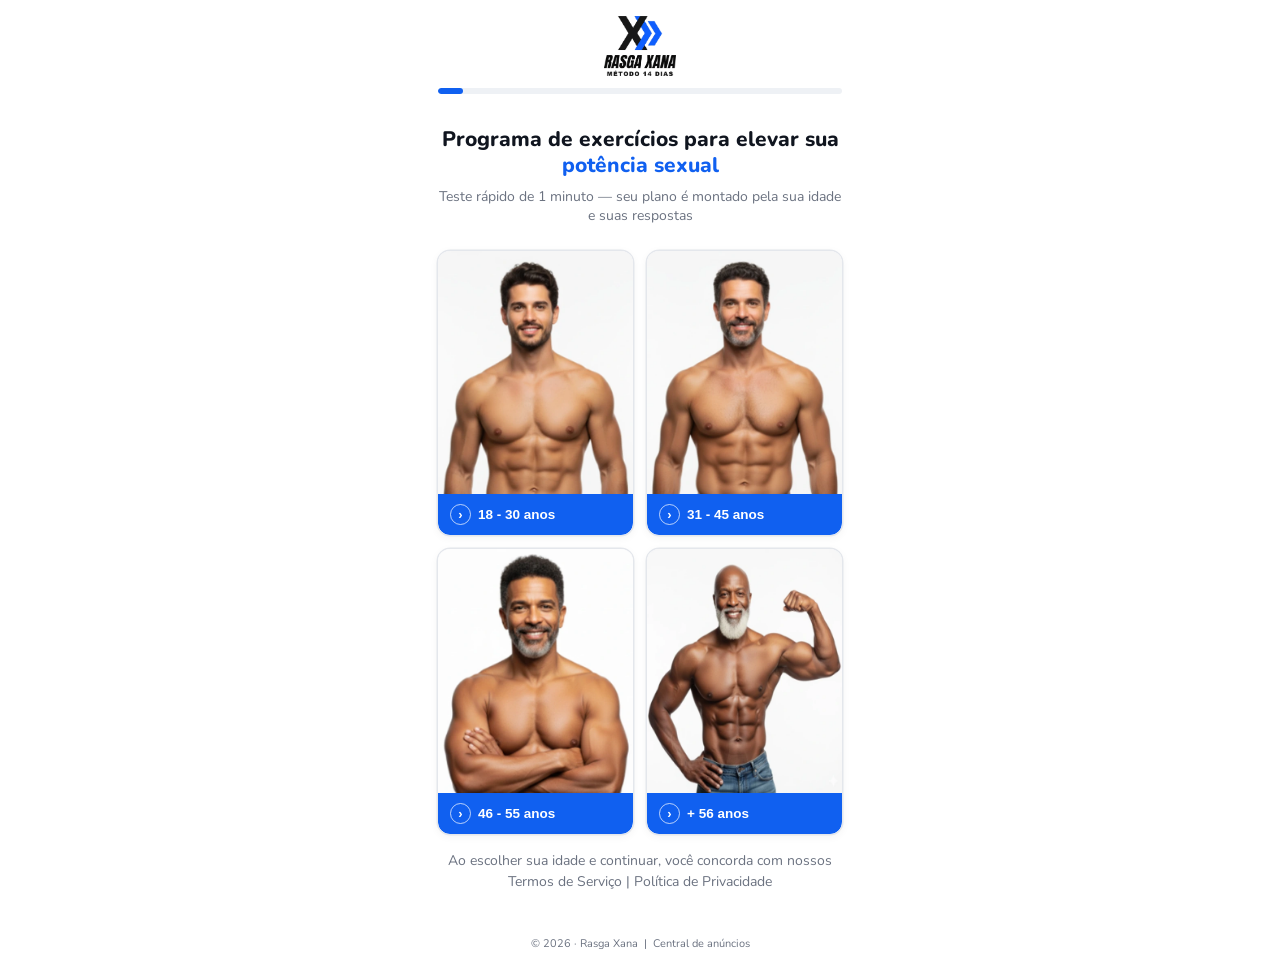
==== index.html @ bcbb3ed3 "Fix: zera padding padrao do button no card de idade (imagem e rotulo azul preenchem a caixa) Co-Auth" ====
<!DOCTYPE html>
<html lang="pt-BR">
<head>
  <meta charset="UTF-8" />
  <meta name="viewport" content="width=device-width, initial-scale=1.0" />
  <title>Rasga Xana — Teste rápido</title>
  <meta name="description" content="Programa de exercícios para elevar sua potência sexual. Responda o teste rápido de 1 minuto." />

  <!-- [PIXEL] Meta Pixel / Utmify do Rasga Xana entram aqui quando existirem (não copiar IDs de outros funis) -->

  <link rel="preconnect" href="https://fonts.googleapis.com" />
  <link rel="preconnect" href="https://fonts.gstatic.com" crossorigin />
  <link href="https://fonts.googleapis.com/css2?family=Nunito:ital,wght@0,400;0,600;0,700;0,800;0,900&display=swap" rel="stylesheet" />
  <link rel="stylesheet" href="css/style.css?v=8" />
  <link rel="preload" as="image" href="imagens/logo.webp" />
</head>
<body>
  <div class="quiz-shell">
    <header class="quiz-header">
      <img class="brand-logo" src="imagens/logo.webp" alt="Rasga Xana" />
      <div class="progress" aria-hidden="true">
        <div class="progress__bar" id="progressBar"></div>
      </div>
    </header>

    <main class="quiz-main" id="quizMain">
      <!-- etapas renderizadas por js/quiz.js -->
    </main>

    <footer class="quiz-footer">
      © 2026 &middot; Rasga Xana &nbsp;|&nbsp; Central de anúncios
    </footer>
  </div>

  <script src="track.js?v=1"></script>
  <script src="js/quiz.js?v=6"></script>
</body>
</html>
---- css/style.css ----
/* ===========================================================
   Método 14 Dias — Quiz (design system unificado)
   Marca: RASGA XANA / azul + preto
   =========================================================== */
:root {
  --brand: #1060F0;          /* azul do logo */
  --brand-dark: #0A47B8;
  --brand-soft: #E7EFFF;     /* fundo do estado selecionado */
  --brand-disabled: #9DBBF7; /* botão desabilitado */
  --ink: #10151F;            /* texto principal */
  --muted: #6B7280;          /* subtítulos / rótulos */
  --line: #E4E7EC;           /* bordas dos cards */
  --line-soft: #EEF1F5;
  --bg: #FFFFFF;
  --radius: 12px;
  --shadow: 0 2px 10px rgba(16, 21, 31, .06);
  --shadow-hover: 0 6px 18px rgba(16, 96, 240, .14);
  --maxw: 440px;
  --pad: 18px;
  --header-h: 110px;
}

* { box-sizing: border-box; }

html, body {
  margin: 0;
  padding: 0;
  background: var(--bg);
  color: var(--ink);
  font-family: "Nunito", system-ui, -apple-system, "Segoe UI", Roboto, sans-serif;
  -webkit-font-smoothing: antialiased;
}

/* ---------- Shell / layout consistente ---------- */
.quiz-shell {
  min-height: 100vh;
  min-height: 100dvh;
  display: flex;
  flex-direction: column;
  align-items: center;
}

.quiz-header {
  width: 100%;
  max-width: var(--maxw);
  padding: 16px var(--pad) 8px;
  text-align: center;
}

.brand-logo {
  height: 54px;
  width: auto;
  object-fit: contain;
  margin: 0 auto 12px;
  display: block;
}

.progress {
  height: 6px;
  width: 100%;
  background: var(--line-soft);
  border-radius: 999px;
  overflow: hidden;
}
.progress__bar {
  height: 100%;
  width: 0%;
  background: var(--brand);
  border-radius: 999px;
  transition: width .35s ease;
}

/* Conteúdo com alinhamento vertical CONSISTENTE (sem vazio irregular) */
.quiz-main {
  width: 100%;
  max-width: var(--maxw);
  flex: 1;
  padding: 20px var(--pad) 30px;
  display: flex;
  flex-direction: column;
}
/* slides de conteúdo: centralizados verticalmente (safe = não corta se for alto) */
.quiz-main--center { justify-content: safe center; }

.quiz-footer {
  width: 100%;
  max-width: var(--maxw);
  padding: 14px var(--pad) 20px;
  text-align: center;
  font-size: 11px;
  color: var(--muted);
}

/* ---------- Tipografia das etapas ---------- */
.step-title {
  font-size: 20px;
  font-weight: 800;
  line-height: 1.25;
  text-align: center;
  margin: 4px 0 6px;
}
.step-title .hl { color: var(--brand); }
.step-sub {
  font-size: 14px;
  color: var(--muted);
  text-align: center;
  margin: 0 0 18px;
}
.step-title + .step-sub { margin-top: 2px; }
.step-lead { /* blocos de conteúdo com parágrafos */
  font-size: 15px;
  font-weight: 700;
  line-height: 1.5;
  text-align: center;
  margin: 0 0 16px;
}
.step-note {
  font-size: 14px;
  color: var(--muted);
  text-align: center;
  line-height: 1.5;
  margin: 16px 0 0;
}
.step-note b { color: var(--ink); }

/* ---------- Cards de opção (ÚNICO estilo p/ todas as telas) ---------- */
.options { display: flex; flex-direction: column; gap: 10px; margin-top: 4px; }

.option {
  display: flex;
  align-items: center;
  gap: 12px;
  width: 100%;
  text-align: left;
  background: #fff;
  border: 1.5px solid var(--line);
  border-radius: var(--radius);
  padding: 13px 15px;
  font-size: 15px;
  font-weight: 600;
  color: var(--ink);
  cursor: pointer;
  box-shadow: var(--shadow);
  transition: border-color .15s, box-shadow .15s, background .15s;
}
.option:hover { border-color: var(--brand); box-shadow: var(--shadow-hover); }
.option.is-selected {
  border-color: var(--brand);
  background: var(--brand-soft);
}

/* marcador (círculo radio / quadrado checkbox) */
.option__mark {
  flex: 0 0 auto;
  width: 21px; height: 21px;
  border: 2px solid #CBD2DC;
  border-radius: 50%;
  display: grid; place-items: center;
  transition: border-color .15s, background .15s;
}
.option--check .option__mark { border-radius: 7px; }
.option.is-selected .option__mark { border-color: var(--brand); background: var(--brand); }
.option.is-selected .option__mark::after {
  content: "";
  width: 9px; height: 9px; border-radius: 50%;
  background: #fff;
}
.option--check.is-selected .option__mark::after {
  width: 6px; height: 11px; border-radius: 0; background: transparent;
  border: solid #fff; border-width: 0 2.5px 2.5px 0; transform: rotate(45deg) translateY(-1px);
}

/* thumbnail dentro da opção (tipo de corpo) */
.option__thumb {
  flex: 0 0 auto;
  width: 54px; height: 54px;
  border-radius: 10px;
  object-fit: cover;
  object-position: top center;
  background: #F3F5F8;
}

/* ---------- Cards de imagem grande (idade) ---------- */
.age-grid {
  display: grid;
  grid-template-columns: 1fr 1fr;
  gap: 14px;
  margin-top: 8px;
}
.age-card {
  /* zera o padding padrão do <button> (era "1px 6px") — é o que deixava a
     imagem e o rótulo azul com margem branca em vez de preencher a caixa. */
  padding: 0;
  margin: 0;
  /* borda como ANEL de sombra (não como border): com border + overflow:hidden
     sobrava um filete branco nos cantos de baixo do rótulo azul. */
  border: 0;
  border-radius: var(--radius);
  overflow: hidden;
  cursor: pointer;
  background: #fff;
  box-shadow: 0 0 0 1.5px var(--line), var(--shadow);
  transition: box-shadow .15s, transform .1s;
}
.age-card:hover { box-shadow: 0 0 0 1.5px var(--brand), var(--shadow-hover); }
.age-card:active { transform: scale(.99); }
.age-card__frame {
  width: 100%;
  aspect-ratio: 4/5;
  overflow: hidden;
  background: #F3F5F8;
}
.age-card__img {
  display: block;
  width: 100%;
  height: 100%;
  object-fit: cover;
  object-position: center top;
}
.age-card__label {
  display: flex; align-items: center; gap: 7px;
  background: var(--brand);
  color: #fff;
  font-weight: 700;
  font-size: 13.5px;
  white-space: nowrap;
  padding: 10px 12px;
  /* cantos de baixo arredondados = casam com o clip do card (sem filete branco) */
  border-radius: 0 0 var(--radius) var(--radius);
}
.age-card__label::before {
  content: "›";
  flex: 0 0 auto;
  display: grid; place-items: center;
  width: 19px; height: 19px;
  border: 1.5px solid rgba(255,255,255,.7);
  border-radius: 50%;
  font-size: 13px; line-height: 1;
}

/* ---------- Escala 1–5 ---------- */
.scale {
  display: flex;
  justify-content: center;
  gap: 12px;
  margin: 10px 0 6px;
}
.scale__btn {
  width: 46px; height: 46px;
  border: 1.5px solid var(--line);
  border-radius: 10px;
  background: #fff;
  font-size: 16px; font-weight: 700; color: var(--ink);
  cursor: pointer;
  box-shadow: var(--shadow);
  transition: border-color .15s, background .15s, color .15s, box-shadow .15s;
}
.scale__btn:hover { border-color: var(--brand); box-shadow: var(--shadow-hover); }
.scale__btn.is-selected { background: var(--brand); border-color: var(--brand); color: #fff; }
.scale__ends {
  display: flex; justify-content: space-between;
  width: 100%; max-width: 270px; margin: 6px auto 0;
  padding: 0 5px;
  font-size: 12px; color: var(--muted);
}

/* ---------- Botão Continuar / CTA ---------- */
.btn {
  width: 100%;
  border: none;
  border-radius: var(--radius);
  background: var(--brand);
  color: #fff;
  font-family: inherit;
  font-size: 15.5px;
  font-weight: 700;
  padding: 15px;
  margin-top: 20px;
  cursor: pointer;
  transition: background .15s, opacity .15s;
}
.btn:hover { background: var(--brand-dark); }
.btn:disabled { background: var(--brand-disabled); cursor: not-allowed; }

/* ---------- Placeholder de imagem (usuário sobe depois) ---------- */
.img-ph {
  width: 100%;
  border: 2px dashed var(--brand);
  border-radius: var(--radius);
  background: repeating-linear-gradient(45deg, #F5F8FF, #F5F8FF 12px, #EDF3FF 12px, #EDF3FF 24px);
  color: var(--brand-dark);
  display: flex; flex-direction: column; align-items: center; justify-content: center; gap: 6px;
  text-align: center;
  padding: 26px 18px;
  min-height: 150px;
  margin: 4px 0 6px;
}
.img-ph__icon { font-size: 26px; }
.img-ph__label { font-weight: 800; font-size: 14px; }
.img-ph__hint { font-size: 12px; color: var(--muted); max-width: 260px; }
.img-ph--sm { min-height: 90px; padding: 14px; }

/* ---------- Blocos de conteúdo específicos ---------- */
.content-block { display: flex; flex-direction: column; }

/* imagens de conteúdo (notícias, ilustrações, logos) — tratamento de card */
.content-img {
  display: block;
  width: 100%;
  height: auto;
  border-radius: var(--radius);
  border: 1px solid var(--line);
  box-shadow: 0 6px 20px rgba(16, 21, 31, .10);
  margin: 6px 0 8px;
}
/* logos de autoridade: um pouco menor e centralizado (a imagem já tem fundo branco) */
.content-img--logos {
  width: 90%;
  margin: 10px auto 12px;
}

/* tabela comparativa (etapa 19) */
.cmp {
  width: 100%;
  border-collapse: collapse;
  margin: 6px 0 4px;
  font-size: 15px;
  font-weight: 700;
}
.cmp td {
  border: 1.5px solid var(--line);
  padding: 16px 12px;
  text-align: center;
  vertical-align: middle;
}
.cmp td:first-child { text-align: left; }
.cmp .yes { color: #16A34A; font-size: 22px; }
.cmp .no  { color: #DC2626; font-size: 22px; }
.cmp thead td { background: var(--brand-soft); font-size: 13px; color: var(--brand-dark); }

/* depoimento */
.review {
  border: 1.5px solid var(--line);
  border-radius: var(--radius);
  padding: 16px;
  margin-top: 18px;
  box-shadow: var(--shadow);
}
.review__stars { color: #F5B301; letter-spacing: 2px; font-size: 14px; }
.review__name { font-weight: 800; margin: 4px 0 6px; }
.review__text { font-size: 14px; color: #374151; line-height: 1.5; font-weight: 600; }

/* gráfico de evolução (etapa 12) — dentro de um card suave */
.chart-wrap {
  margin: 6px 0 8px;
  padding: 16px 14px 10px;
  background: linear-gradient(180deg, #FBFCFE, #FFFFFF);
  border: 1px solid var(--line);
  border-radius: var(--radius);
  box-shadow: var(--shadow);
}
.chart-wrap svg { width: 100%; height: auto; display: block; }

/* animação do gráfico comparativo (barras crescem de baixo p/ cima) */
.ch-bar {
  transform: scaleY(0);
  transform-box: fill-box;
  transform-origin: bottom;
  animation: chGrow .8s cubic-bezier(.22, 1, .36, 1) forwards;
}
@keyframes chGrow { to { transform: scaleY(1); } }
.ch-label {
  opacity: 0;
  transform: translateY(6px) scale(.9);
  transform-box: fill-box;
  transform-origin: center;
  animation: chLabel .5s cubic-bezier(.34, 1.56, .64, 1) forwards;
}
@keyframes chLabel { to { opacity: 1; transform: translateY(0) scale(1); } }
@media (prefers-reduced-motion: reduce) {
  .ch-bar, .ch-label { animation: none; opacity: 1; transform: none; }
}

/* loading final (etapa 16) */
.loader-wrap { margin-top: 20px; }
.loader-row { display: flex; justify-content: space-between; font-size: 14px; font-weight: 700; margin-bottom: 8px; }
.loader-track { height: 12px; background: var(--line-soft); border-radius: 999px; overflow: hidden; }
.loader-fill { height: 100%; width: 0%; background: var(--brand); border-radius: 999px; transition: width .3s linear; }

/* transição final (etapa 16, fase 2): transfere o desejo p/ a PV */
.transition { animation: trFade .45s ease both; text-align: center; }
@keyframes trFade { from { opacity: 0; transform: translateY(10px); } to { opacity: 1; transform: none; } }
.transition__badge {
  display: inline-block;
  background: #E8F8F0;
  color: #0E9257;
  font-weight: 800;
  font-size: 13px;
  padding: 7px 16px;
  border-radius: 999px;
  margin: 0 auto 14px;
}
.transition__list {
  list-style: none;
  padding: 0;
  margin: 4px 0 6px;
  text-align: left;
}
.transition__list li {
  position: relative;
  padding: 9px 4px 9px 32px;
  font-size: 14.5px;
  font-weight: 700;
  border-bottom: 1px dashed var(--line);
}
.transition__list li:last-child { border-bottom: 0; }
.transition__list li::before {
  content: "✓";
  position: absolute;
  left: 4px; top: 8px;
  width: 20px; height: 20px;
  background: var(--brand);
  color: #fff;
  border-radius: 50%;
  font-size: 12px; font-weight: 900;
  display: grid; place-items: center;
  line-height: 1;
}
.transition__cta {
  display: block;
  text-align: center;
  text-decoration: none;
  font-size: 16.5px;
}
@media (prefers-reduced-motion: reduce) { .transition { animation: none; } }

/* util */
.center-block { text-align: center; }
.spacer { flex: 1; }

/* ---------- Responsivo ---------- */
@media (min-width: 640px) {
  .step-title { font-size: 21px; }
  .brand-logo { height: 60px; }
}
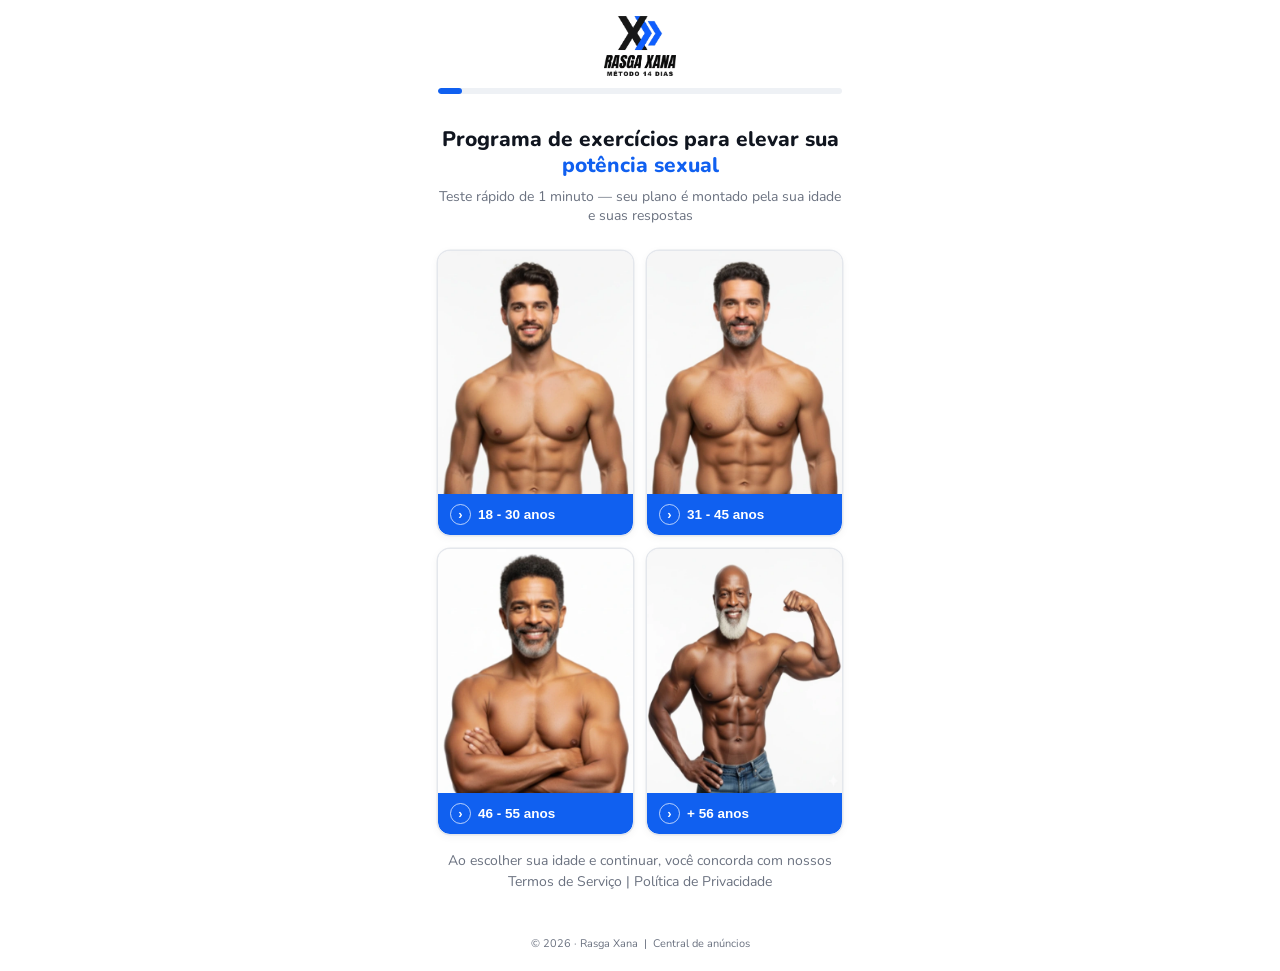
==== commit 8c4a1c6a: "Add video testimonials step before final transition Novo passo (prova social em vídeo Vimeo) posicio" ====
--- a/index.html
+++ b/index.html
@@ -6,12 +6,38 @@
   <title>Rasga Xana — Teste rápido</title>
   <meta name="description" content="Programa de exercícios para elevar sua potência sexual. Responda o teste rápido de 1 minuto." />
 
-  <!-- [PIXEL] Meta Pixel / Utmify do Rasga Xana entram aqui quando existirem (não copiar IDs de outros funis) -->
+  <!-- Meta Pixel Code -->
+  <script>
+  !function(f,b,e,v,n,t,s)
+  {if(f.fbq)return;n=f.fbq=function(){n.callMethod?
+  n.callMethod.apply(n,arguments):n.queue.push(arguments)};
+  if(!f._fbq)f._fbq=n;n.push=n;n.loaded=!0;n.version='2.0';
+  n.queue=[];t=b.createElement(e);t.async=!0;
+  t.src=v;s=b.getElementsByTagName(e)[0];
+  s.parentNode.insertBefore(t,s)}(window, document,'script',
+  'https://connect.facebook.net/en_US/fbevents.js');
+  fbq('init', '1682342822856843');
+  fbq('track', 'PageView');
+  </script>
+  <noscript><img height="1" width="1" style="display:none"
+  src="https://www.facebook.com/tr?id=1682342822856843&ev=PageView&noscript=1"
+  /></noscript>
+  <!-- End Meta Pixel Code -->
+
+  <!-- Utmify -->
+  <script>
+    window.pixelId = "6a4ef533173411e7804ca864";
+    var a = document.createElement("script");
+    a.setAttribute("async", "");
+    a.setAttribute("defer", "");
+    a.setAttribute("src", "https://cdn.utmify.com.br/scripts/pixel/pixel.js");
+    document.head.appendChild(a);
+  </script>
 
   <link rel="preconnect" href="https://fonts.googleapis.com" />
   <link rel="preconnect" href="https://fonts.gstatic.com" crossorigin />
   <link href="https://fonts.googleapis.com/css2?family=Nunito:ital,wght@0,400;0,600;0,700;0,800;0,900&display=swap" rel="stylesheet" />
-  <link rel="stylesheet" href="css/style.css?v=8" />
+  <link rel="stylesheet" href="css/style.css?v=9" />
   <link rel="preload" as="image" href="imagens/logo.webp" />
 </head>
 <body>
@@ -32,7 +58,7 @@
     </footer>
   </div>
 
-  <script src="track.js?v=1"></script>
-  <script src="js/quiz.js?v=6"></script>
+  <script src="track.js?v=4"></script>
+  <script src="js/quiz.js?v=7"></script>
 </body>
 </html>
--- a/css/style.css
+++ b/css/style.css
@@ -350,6 +350,46 @@
 .review__name { font-weight: 800; margin: 4px 0 6px; }
 .review__text { font-size: 14px; color: #374151; line-height: 1.5; font-weight: 600; }
 
+/* depoimentos em vídeo (Vimeo) */
+.vids {
+  display: flex;
+  flex-direction: column;
+  gap: 16px;
+  margin-top: 6px;
+}
+.vid-card {
+  margin: 0;
+  border: 1.5px solid var(--line);
+  border-radius: var(--radius);
+  overflow: hidden;
+  background: #fff;
+  box-shadow: var(--shadow);
+}
+.vid-embed {
+  position: relative;
+  width: 100%;
+  height: 0;
+  background: #0B0F17;
+}
+.vid-embed iframe {
+  position: absolute;
+  top: 0; left: 0;
+  width: 100%;
+  height: 100%;
+  border: 0;
+  display: block;
+}
+.vid-cap {
+  padding: 12px 14px 14px;
+  border-top: 1px solid var(--line-soft);
+}
+.vid-cap .review__stars { font-size: 15px; }
+.vids__note {
+  text-align: center;
+  font-weight: 700;
+  margin-top: 14px;
+}
+
 /* gráfico de evolução (etapa 12) — dentro de um card suave */
 .chart-wrap {
   margin: 6px 0 8px;
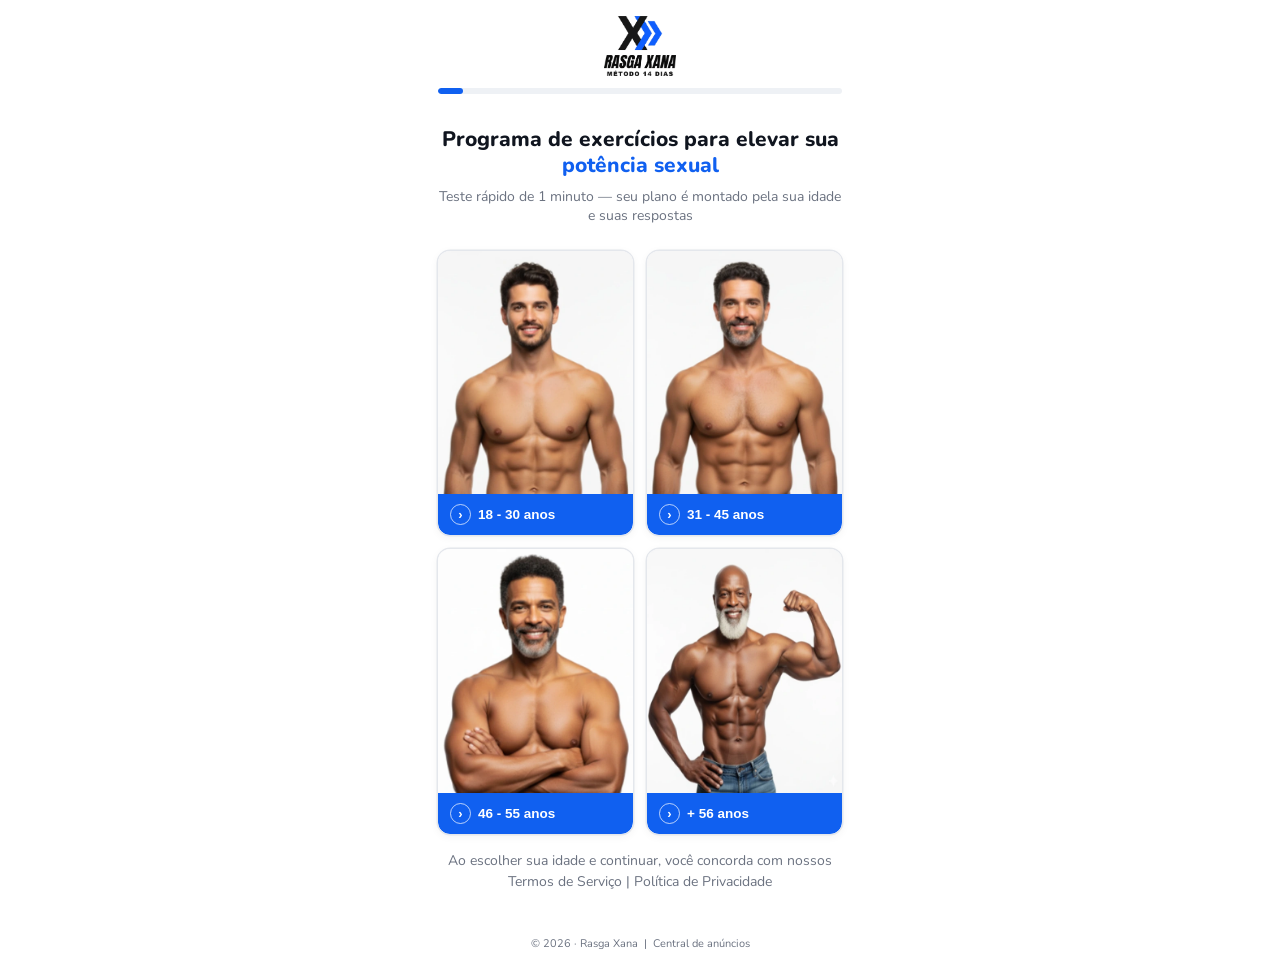
==== commit aa15e2d6: "Encerra A/B de preço (34,90 oficial), corrige tracking do quiz e remove depoimentos em vídeo - Preço" ====
--- a/index.html
+++ b/index.html
@@ -37,7 +37,7 @@
   <link rel="preconnect" href="https://fonts.googleapis.com" />
   <link rel="preconnect" href="https://fonts.gstatic.com" crossorigin />
   <link href="https://fonts.googleapis.com/css2?family=Nunito:ital,wght@0,400;0,600;0,700;0,800;0,900&display=swap" rel="stylesheet" />
-  <link rel="stylesheet" href="css/style.css?v=9" />
+  <link rel="stylesheet" href="css/style.css?v=10" />
   <link rel="preload" as="image" href="imagens/logo.webp" />
 </head>
 <body>
@@ -58,7 +58,7 @@
     </footer>
   </div>
 
-  <script src="track.js?v=4"></script>
-  <script src="js/quiz.js?v=7"></script>
+  <script src="track.js?v=5"></script>
+  <script src="js/quiz.js?v=10"></script>
 </body>
 </html>
--- a/css/style.css
+++ b/css/style.css
@@ -350,46 +350,6 @@
 .review__name { font-weight: 800; margin: 4px 0 6px; }
 .review__text { font-size: 14px; color: #374151; line-height: 1.5; font-weight: 600; }
 
-/* depoimentos em vídeo (Vimeo) */
-.vids {
-  display: flex;
-  flex-direction: column;
-  gap: 16px;
-  margin-top: 6px;
-}
-.vid-card {
-  margin: 0;
-  border: 1.5px solid var(--line);
-  border-radius: var(--radius);
-  overflow: hidden;
-  background: #fff;
-  box-shadow: var(--shadow);
-}
-.vid-embed {
-  position: relative;
-  width: 100%;
-  height: 0;
-  background: #0B0F17;
-}
-.vid-embed iframe {
-  position: absolute;
-  top: 0; left: 0;
-  width: 100%;
-  height: 100%;
-  border: 0;
-  display: block;
-}
-.vid-cap {
-  padding: 12px 14px 14px;
-  border-top: 1px solid var(--line-soft);
-}
-.vid-cap .review__stars { font-size: 15px; }
-.vids__note {
-  text-align: center;
-  font-weight: 700;
-  margin-top: 14px;
-}
-
 /* gráfico de evolução (etapa 12) — dentro de um card suave */
 .chart-wrap {
   margin: 6px 0 8px;
